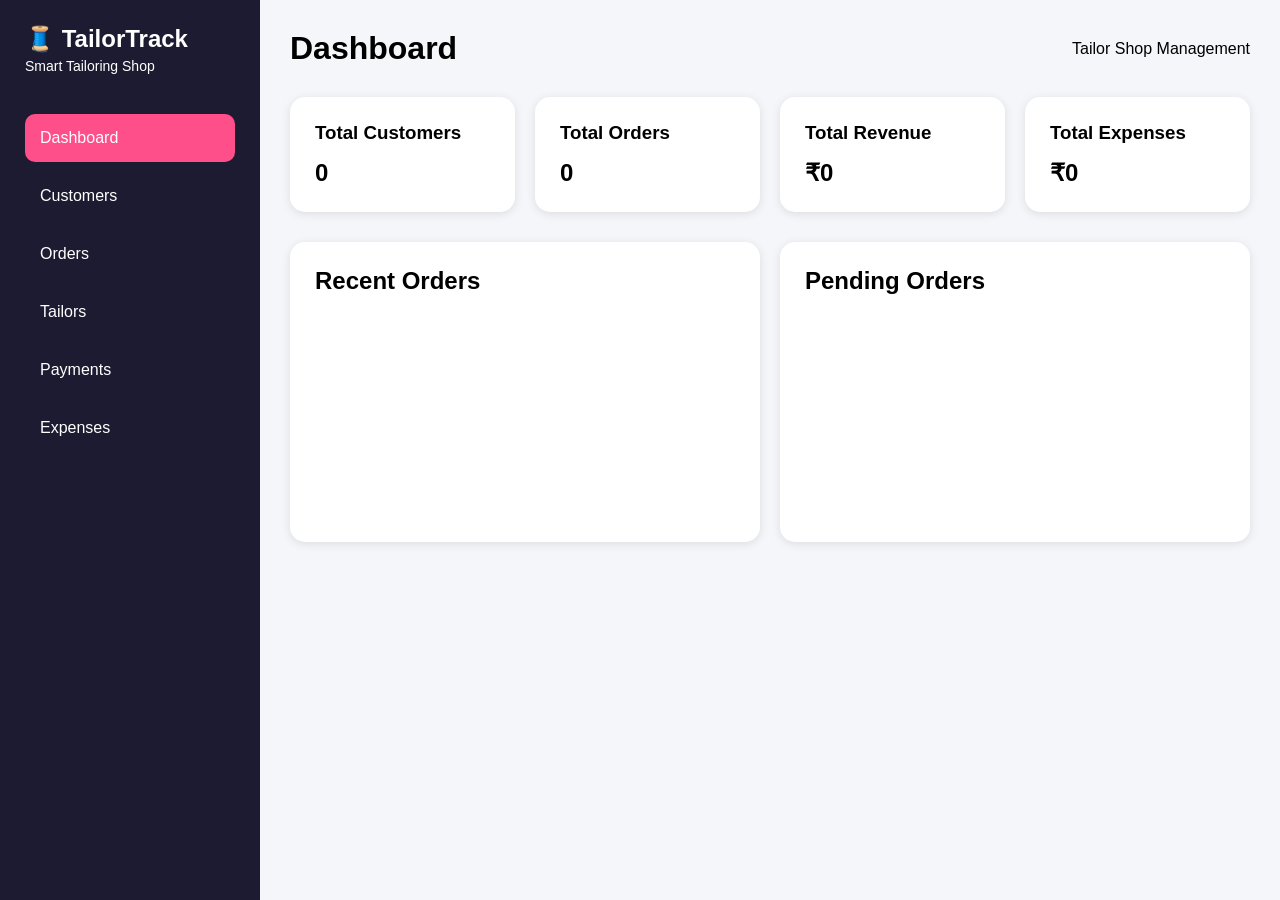
==== frontend/index.html @ 1b0d5e0b "Completed dashboard and connected backend APIs" ====
<!DOCTYPE html>
<html lang="en">

<head>

    <meta charset="UTF-8">

    <meta name="viewport" content="width=device-width, initial-scale=1.0">

    <title>TailorTrack Dashboard</title>

    <link rel="stylesheet" href="css/style.css">

</head>

<body>

    <div class="container">

        <aside class="sidebar">

            <div class="logo">

                <h2>🧵 TailorTrack</h2>

                <p>Smart Tailoring Shop</p>

            </div>

            <ul>

                <li class="active">

                    Dashboard

                </li>

                <li>

                    <a href="pages/customers.html">

                        Customers

                    </a>

                </li>

                <li>

                    <a href="pages/orders.html">

                        Orders

                    </a>

                </li>

                <li>

                    <a href="pages/tailors.html">

                        Tailors

                    </a>

                </li>

                <li>

                    <a href="pages/payments.html">

                        Payments

                    </a>

                </li>

                <li>

                    <a href="pages/expenses.html">

                        Expenses

                    </a>

                </li>

            </ul>

        </aside>



        <main class="main-content">

            <div class="top-bar">

                <h1>Dashboard</h1>

                <div class="date">

                    Tailor Shop Management

                </div>

            </div>



            <div class="cards">

                <div class="card">

                    <h3>Total Customers</h3>

                    <h2 id="customer-count">

                        0

                    </h2>

                </div>



                <div class="card">

                    <h3>Total Orders</h3>

                    <h2 id="order-count">

                        0

                    </h2>

                </div>



                <div class="card">

                    <h3>Total Revenue</h3>

                    <h2 id="revenue-count">

                        ₹0

                    </h2>

                </div>



                <div class="card">

                    <h3>Total Expenses</h3>

                    <h2 id="expense-count">

                        ₹0

                    </h2>

                </div>

            </div>



            <div class="sections">

                <div class="box">

                    <h2>

                        Recent Orders

                    </h2>

                    <ul id="recent-orders">

                        <li>

                            Loading...

                        </li>

                    </ul>

                </div>



                <div class="box">

                    <h2>

                        Pending Orders

                    </h2>

                    <ul id="pending-orders">

                        <li>

                            Loading...

                        </li>

                    </ul>

                </div>

            </div>

        </main>

    </div>



    <script src="js/api.js"></script>

    <script src="js/script.js"></script>

</body>

</html>
---- frontend/css/style.css ----
*{
margin:0;
padding:0;
box-sizing:border-box;
}

body{

font-family:Arial,sans-serif;

background:#f4f6f9;
}

.container{

display:flex;

min-height:100vh;
}

.sidebar{

width:260px;

background:#1d1b31;

color:white;

padding:25px;
}

.logo p{

margin-top:5px;

margin-bottom:40px;

font-size:14px;
}

.sidebar ul{

list-style:none;
}

.sidebar li{

padding:15px;

margin-bottom:10px;

border-radius:10px;
}

.sidebar li.active{

background:#ff4f8b;
}

.sidebar a{

color:white;

text-decoration:none;
}

.main-content{

flex:1;

padding:30px;
}

.top-bar{

display:flex;

justify-content:space-between;

align-items:center;

margin-bottom:30px;
}

.cards{

display:grid;

grid-template-columns:repeat(4,1fr);

gap:20px;
}

.card{

background:white;

padding:25px;

border-radius:15px;

box-shadow:0 2px 10px rgba(0,0,0,0.1);
}

.card h2{

margin-top:15px;
}

.sections{

display:grid;

grid-template-columns:1fr 1fr;

gap:20px;

margin-top:30px;
}

.box{

background:white;

padding:25px;

min-height:300px;

border-radius:15px;

box-shadow:0 2px 10px rgba(0,0,0,0.1);
}

.box h2{

margin-bottom:20px;
}

.box ul{

list-style:none;
}

.box li{

padding:10px 0;

border-bottom:1px solid #eee;
}

.charts{

display:grid;

grid-template-columns:1fr 1fr;

gap:20px;

margin-top:30px;
}

canvas{

max-height:300px;
}
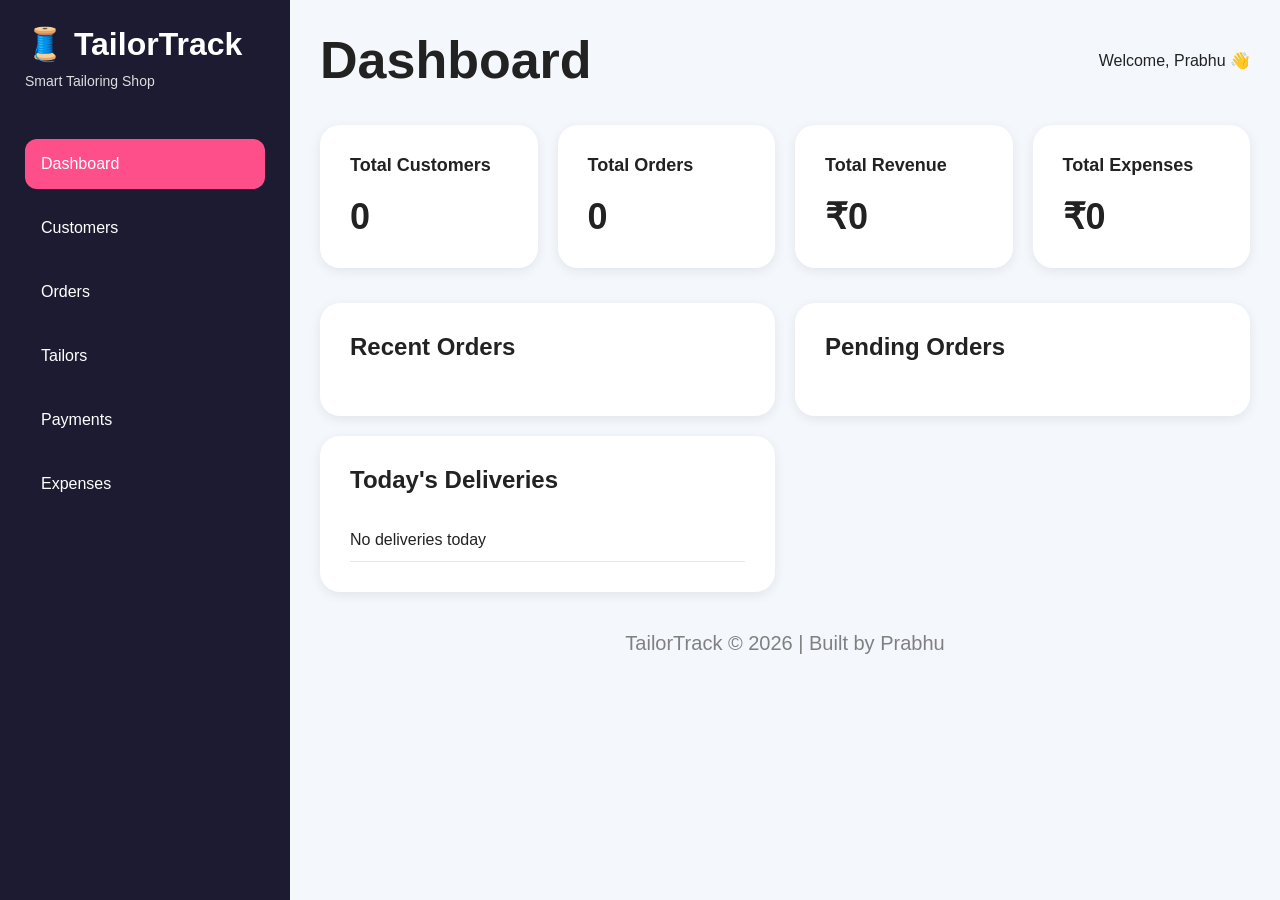
==== commit bbec42ef: "Built TailorTrack v1.0 full stack application" ====
--- a/frontend/index.html
+++ b/frontend/index.html
@@ -1,227 +1,260 @@
 <!DOCTYPE html>
+
 <html lang="en">
 
 <head>
 
-    <meta charset="UTF-8">
-
-    <meta name="viewport" content="width=device-width, initial-scale=1.0">
-
-    <title>TailorTrack Dashboard</title>
-
-    <link rel="stylesheet" href="css/style.css">
+<meta charset="UTF-8">
+
+<meta name="viewport" content="width=device-width, initial-scale=1.0">
+
+<title>TailorTrack Dashboard</title>
+
+<link rel="stylesheet" href="css/style.css">
 
 </head>
 
 <body>
 
-    <div class="container">
-
-        <aside class="sidebar">
-
-            <div class="logo">
-
-                <h2>🧵 TailorTrack</h2>
-
-                <p>Smart Tailoring Shop</p>
-
-            </div>
-
-            <ul>
-
-                <li class="active">
-
-                    Dashboard
-
-                </li>
-
-                <li>
-
-                    <a href="pages/customers.html">
-
-                        Customers
-
-                    </a>
-
-                </li>
-
-                <li>
-
-                    <a href="pages/orders.html">
-
-                        Orders
-
-                    </a>
-
-                </li>
-
-                <li>
-
-                    <a href="pages/tailors.html">
-
-                        Tailors
-
-                    </a>
-
-                </li>
-
-                <li>
-
-                    <a href="pages/payments.html">
-
-                        Payments
-
-                    </a>
-
-                </li>
-
-                <li>
-
-                    <a href="pages/expenses.html">
-
-                        Expenses
-
-                    </a>
-
-                </li>
-
-            </ul>
-
-        </aside>
-
-
-
-        <main class="main-content">
-
-            <div class="top-bar">
-
-                <h1>Dashboard</h1>
-
-                <div class="date">
-
-                    Tailor Shop Management
-
-                </div>
-
-            </div>
-
-
-
-            <div class="cards">
-
-                <div class="card">
-
-                    <h3>Total Customers</h3>
-
-                    <h2 id="customer-count">
-
-                        0
-
-                    </h2>
-
-                </div>
-
-
-
-                <div class="card">
-
-                    <h3>Total Orders</h3>
-
-                    <h2 id="order-count">
-
-                        0
-
-                    </h2>
-
-                </div>
-
-
-
-                <div class="card">
-
-                    <h3>Total Revenue</h3>
-
-                    <h2 id="revenue-count">
-
-                        ₹0
-
-                    </h2>
-
-                </div>
-
-
-
-                <div class="card">
-
-                    <h3>Total Expenses</h3>
-
-                    <h2 id="expense-count">
-
-                        ₹0
-
-                    </h2>
-
-                </div>
-
-            </div>
-
-
-
-            <div class="sections">
-
-                <div class="box">
-
-                    <h2>
-
-                        Recent Orders
-
-                    </h2>
-
-                    <ul id="recent-orders">
-
-                        <li>
-
-                            Loading...
-
-                        </li>
-
-                    </ul>
-
-                </div>
-
-
-
-                <div class="box">
-
-                    <h2>
-
-                        Pending Orders
-
-                    </h2>
-
-                    <ul id="pending-orders">
-
-                        <li>
-
-                            Loading...
-
-                        </li>
-
-                    </ul>
-
-                </div>
-
-            </div>
-
-        </main>
-
-    </div>
-
-
-
-    <script src="js/api.js"></script>
-
-    <script src="js/script.js"></script>
+<div class="container">
+
+<aside class="sidebar">
+
+<div class="logo">
+
+<h2>🧵 TailorTrack</h2>
+
+<p>Smart Tailoring Shop</p>
+
+</div>
+
+<ul>
+
+<li class="active">
+
+Dashboard
+
+</li>
+
+<li>
+
+<a href="pages/customers.html">
+
+Customers
+
+</a>
+
+</li>
+
+<li>
+
+<a href="pages/orders.html">
+
+Orders
+
+</a>
+
+</li>
+
+<li>
+
+<a href="pages/tailors.html">
+
+Tailors
+
+</a>
+
+</li>
+
+<li>
+
+<a href="pages/payments.html">
+
+Payments
+
+</a>
+
+</li>
+
+<li>
+
+<a href="pages/expenses.html">
+
+Expenses
+
+</a>
+
+</li>
+
+</ul>
+
+</aside>
+
+<main class="main-content">
+
+<div class="top-bar">
+
+<h1>Dashboard</h1>
+
+<div>
+
+Welcome, Prabhu 👋
+
+</div>
+
+</div>
+
+
+
+<div class="cards">
+
+<div class="card">
+
+<h3>Total Customers</h3>
+
+<h2 id="customer-count">
+
+0
+
+</h2>
+
+</div>
+
+
+
+<div class="card">
+
+<h3>Total Orders</h3>
+
+<h2 id="order-count">
+
+0
+
+</h2>
+
+</div>
+
+
+
+<div class="card">
+
+<h3>Total Revenue</h3>
+
+<h2 id="revenue-count">
+
+₹0
+
+</h2>
+
+</div>
+
+
+
+<div class="card">
+
+<h3>Total Expenses</h3>
+
+<h2 id="expense-count">
+
+₹0
+
+</h2>
+
+</div>
+
+</div>
+
+
+
+<div class="sections">
+
+
+
+<div class="box">
+
+<h2>
+
+Recent Orders
+
+</h2>
+
+<ul id="recent-orders">
+
+<li>
+
+Loading...
+
+</li>
+
+</ul>
+
+</div>
+
+
+
+<div class="box">
+
+<h2>
+
+Pending Orders
+
+</h2>
+
+<ul id="pending-orders">
+
+<li>
+
+Loading...
+
+</li>
+
+</ul>
+
+</div>
+
+
+
+<div class="box">
+
+<h2>
+
+Today's Deliveries
+
+</h2>
+
+<ul id="today-deliveries">
+
+<li>
+
+No deliveries today
+
+</li>
+
+</ul>
+
+</div>
+
+
+
+</div>
+
+
+
+<footer>
+
+TailorTrack © 2026 | Built by Prabhu
+
+</footer>
+
+</main>
+
+</div>
+
+
+
+<script src="js/api.js"></script>
+
+<script src="js/script.js"></script>
 
 </body>
 
--- a/frontend/css/style.css
+++ b/frontend/css/style.css
@@ -6,9 +6,11 @@
 
 body{
 
-font-family:Arial,sans-serif;
-
-background:#f4f6f9;
+font-family:'Segoe UI',sans-serif;
+
+background:#f4f7fc;
+
+color:#222;
 }
 
 .container{
@@ -20,7 +22,7 @@
 
 .sidebar{
 
-width:260px;
+width:290px;
 
 background:#1d1b31;
 
@@ -29,13 +31,23 @@
 padding:25px;
 }
 
+.logo{
+
+margin-bottom:50px;
+}
+
+.logo h2{
+
+font-size:32px;
+
+margin-bottom:10px;
+}
+
 .logo p{
 
-margin-top:5px;
-
-margin-bottom:40px;
-
 font-size:14px;
+
+opacity:0.85;
 }
 
 .sidebar ul{
@@ -45,11 +57,13 @@
 
 .sidebar li{
 
-padding:15px;
-
-margin-bottom:10px;
-
-border-radius:10px;
+padding:16px;
+
+margin-bottom:14px;
+
+border-radius:12px;
+
+transition:0.3s;
 }
 
 .sidebar li.active{
@@ -57,11 +71,18 @@
 background:#ff4f8b;
 }
 
+.sidebar li:hover{
+
+background:#34304f;
+}
+
 .sidebar a{
 
+text-decoration:none;
+
 color:white;
 
-text-decoration:none;
+display:block;
 }
 
 .main-content{
@@ -79,7 +100,12 @@
 
 align-items:center;
 
-margin-bottom:30px;
+margin-bottom:35px;
+}
+
+.top-bar h1{
+
+font-size:52px;
 }
 
 .cards{
@@ -89,22 +115,38 @@
 grid-template-columns:repeat(4,1fr);
 
 gap:20px;
+
+margin-bottom:35px;
 }
 
 .card{
 
 background:white;
 
-padding:25px;
-
-border-radius:15px;
-
-box-shadow:0 2px 10px rgba(0,0,0,0.1);
+padding:30px;
+
+border-radius:20px;
+
+box-shadow:0 3px 12px rgba(0,0,0,0.08);
+
+transition:0.3s;
+}
+
+.card:hover{
+
+transform:translateY(-5px);
+}
+
+.card h3{
+
+font-size:18px;
+
+margin-bottom:20px;
 }
 
 .card h2{
 
-margin-top:15px;
+font-size:36px;
 }
 
 .sections{
@@ -115,25 +157,32 @@
 
 gap:20px;
 
-margin-top:30px;
+margin-bottom:35px;
 }
 
 .box{
 
 background:white;
 
-padding:25px;
-
-min-height:300px;
-
-border-radius:15px;
-
-box-shadow:0 2px 10px rgba(0,0,0,0.1);
+padding:30px;
+
+border-radius:20px;
+
+box-shadow:0 3px 12px rgba(0,0,0,0.08);
+
+transition:0.3s;
+}
+
+.box:hover{
+
+transform:translateY(-5px);
 }
 
 .box h2{
 
-margin-bottom:20px;
+margin-bottom:25px;
+
+font-size:24px;
 }
 
 .box ul{
@@ -143,23 +192,108 @@
 
 .box li{
 
-padding:10px 0;
-
-border-bottom:1px solid #eee;
-}
-
-.charts{
-
-display:grid;
-
-grid-template-columns:1fr 1fr;
-
-gap:20px;
-
-margin-top:30px;
-}
-
-canvas{
-
-max-height:300px;
+padding:12px 0;
+
+border-bottom:1px solid #e6e6e6;
+}
+
+table{
+
+width:100%;
+
+border-collapse:collapse;
+
+margin-top:20px;
+}
+
+th{
+
+background:#f7f7f7;
+
+font-weight:600;
+}
+
+th,td{
+
+padding:16px;
+
+text-align:left;
+
+border-bottom:1px solid #ddd;
+}
+
+table tr:hover{
+
+background:#fafafa;
+}
+
+input{
+
+font-size:16px;
+}
+
+footer{
+
+margin-top:40px;
+
+text-align:center;
+
+font-size:20px;
+
+color:gray;
+}
+
+
+/* Mobile Responsive */
+
+@media(max-width:768px){
+
+.container{
+
+flex-direction:column;
+}
+
+.sidebar{
+
+width:100%;
+
+padding:20px;
+}
+
+.main-content{
+
+padding:20px;
+}
+
+.top-bar{
+
+flex-direction:column;
+
+align-items:flex-start;
+
+gap:10px;
+}
+
+.top-bar h1{
+
+font-size:38px;
+}
+
+.cards{
+
+grid-template-columns:1fr;
+}
+
+.sections{
+
+grid-template-columns:1fr;
+}
+
+table{
+
+display:block;
+
+overflow-x:auto;
+}
+
 }
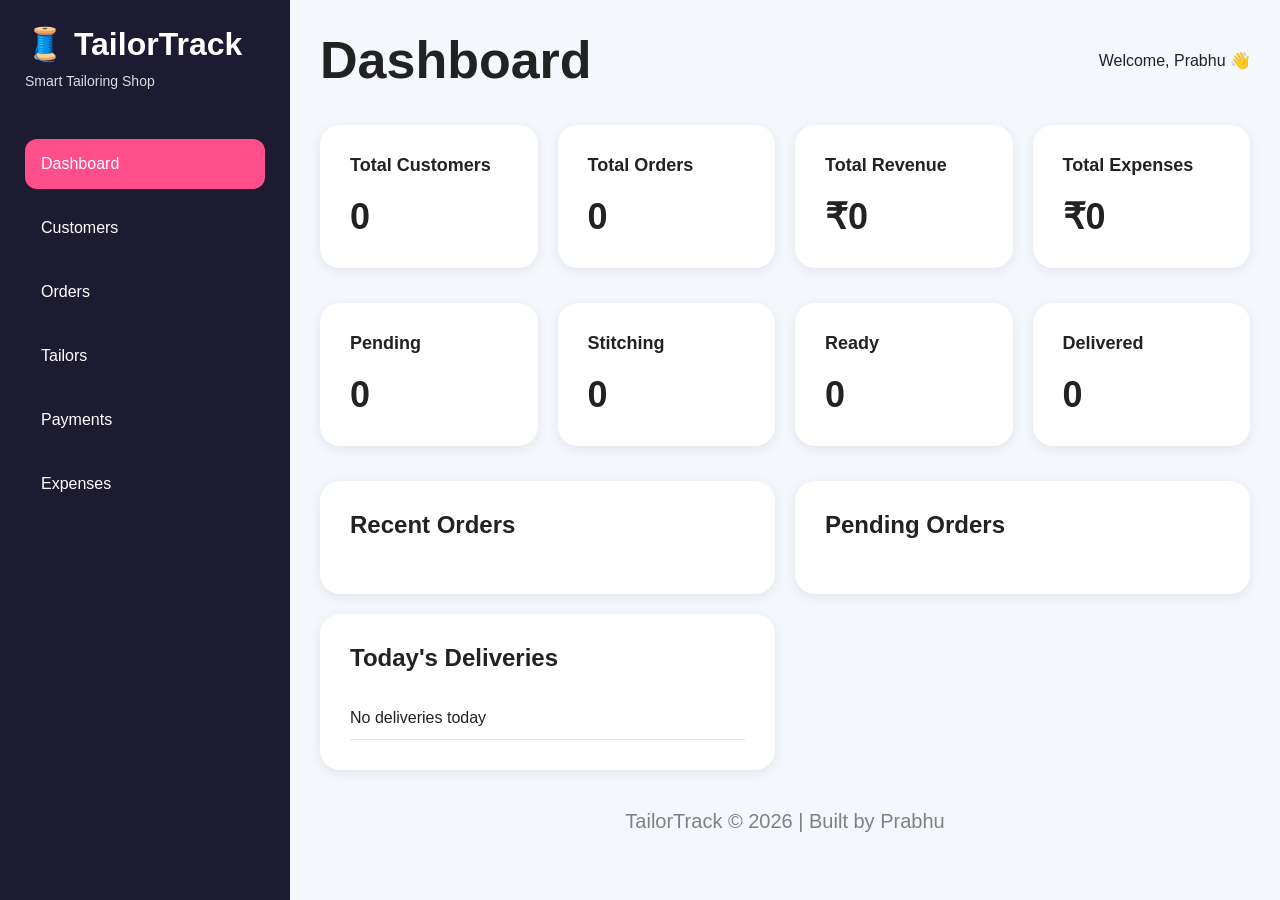
==== commit d25fc09c: "Finalized TailorTrack dashboard improvements" ====
--- a/frontend/index.html
+++ b/frontend/index.html
@@ -105,6 +105,7 @@
 </div>
 
 
+<!-- Business Summary -->
 
 <div class="cards">
 
@@ -112,132 +113,117 @@
 
 <h3>Total Customers</h3>
 
-<h2 id="customer-count">
-
-0
-
-</h2>
-
-</div>
-
-
+<h2 id="customer-count">0</h2>
+
+</div>
 
 <div class="card">
 
 <h3>Total Orders</h3>
 
-<h2 id="order-count">
-
-0
-
-</h2>
-
-</div>
-
-
+<h2 id="order-count">0</h2>
+
+</div>
 
 <div class="card">
 
 <h3>Total Revenue</h3>
 
-<h2 id="revenue-count">
-
-₹0
-
-</h2>
-
-</div>
-
-
+<h2 id="revenue-count">₹0</h2>
+
+</div>
 
 <div class="card">
 
 <h3>Total Expenses</h3>
 
-<h2 id="expense-count">
-
-₹0
-
-</h2>
-
-</div>
-
-</div>
-
+<h2 id="expense-count">₹0</h2>
+
+</div>
+
+</div>
+
+
+<!-- Order Status Summary -->
+
+<div class="cards">
+
+<div class="card">
+
+<h3>Pending</h3>
+
+<h2 id="pending-count">0</h2>
+
+</div>
+
+<div class="card">
+
+<h3>Stitching</h3>
+
+<h2 id="stitching-count">0</h2>
+
+</div>
+
+<div class="card">
+
+<h3>Ready</h3>
+
+<h2 id="ready-count">0</h2>
+
+</div>
+
+<div class="card">
+
+<h3>Delivered</h3>
+
+<h2 id="delivered-count">0</h2>
+
+</div>
+
+</div>
 
 
 <div class="sections">
 
-
-
 <div class="box">
 
-<h2>
-
-Recent Orders
-
-</h2>
+<h2>Recent Orders</h2>
 
 <ul id="recent-orders">
 
-<li>
-
-Loading...
-
-</li>
-
-</ul>
-
-</div>
-
+<li>Loading...</li>
+
+</ul>
+
+</div>
 
 
 <div class="box">
 
-<h2>
-
-Pending Orders
-
-</h2>
+<h2>Pending Orders</h2>
 
 <ul id="pending-orders">
 
-<li>
-
-Loading...
-
-</li>
-
-</ul>
-
-</div>
-
+<li>Loading...</li>
+
+</ul>
+
+</div>
 
 
 <div class="box">
 
-<h2>
-
-Today's Deliveries
-
-</h2>
+<h2>Today's Deliveries</h2>
 
 <ul id="today-deliveries">
 
-<li>
-
-No deliveries today
-
-</li>
-
-</ul>
-
-</div>
-
-
-
-</div>
-
+<li>No deliveries today</li>
+
+</ul>
+
+</div>
+
+</div>
 
 
 <footer>
@@ -250,8 +236,6 @@
 
 </div>
 
-
-
 <script src="js/api.js"></script>
 
 <script src="js/script.js"></script>
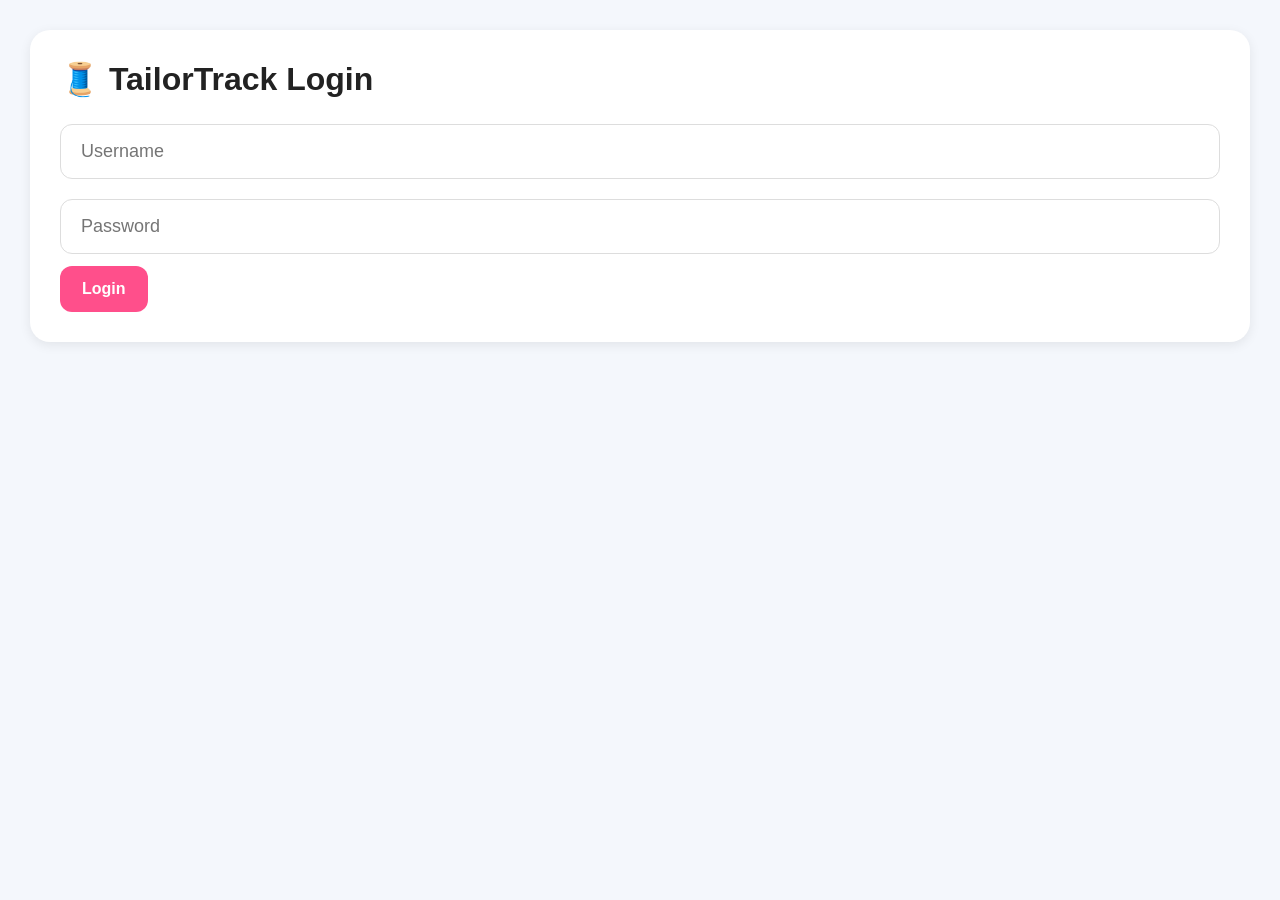
==== commit 2b5955b2: "Added simple authentication" ====
--- a/frontend/index.html
+++ b/frontend/index.html
@@ -14,8 +14,60 @@
 
 </head>
 
+<script>
+
+document
+
+.getElementById(
+
+"logout-btn"
+
+)
+
+.addEventListener(
+
+"click",
+
+function(){
+
+localStorage.removeItem(
+
+"isLoggedIn"
+
+);
+
+window.location.href =
+
+"login.html";
+
+}
+
+);
+
+</script>
+
 <body>
 
+<script>
+
+if(
+
+localStorage.getItem(
+
+"isLoggedIn"
+
+)!=="true"
+
+){
+
+window.location.href=
+
+"login.html";
+
+}
+
+</script>
+
 <div class="container">
 
 <aside class="sidebar">
@@ -96,14 +148,19 @@
 
 <h1>Dashboard</h1>
 
-<div>
-
-Welcome, Prabhu 👋
-
-</div>
-
-</div>
-
+<button
+
+id="logout-btn"
+
+class="delete-btn"
+
+>
+
+Logout
+
+</button>
+
+</div>
 
 <!-- Business Summary -->
 
--- a/frontend/css/style.css
+++ b/frontend/css/style.css
@@ -11,6 +11,7 @@
 background:#f4f7fc;
 
 color:#222;
+
 }
 
 .container{
@@ -18,7 +19,11 @@
 display:flex;
 
 min-height:100vh;
-}
+
+}
+
+
+/* SIDEBAR */
 
 .sidebar{
 
@@ -29,11 +34,13 @@
 color:white;
 
 padding:25px;
+
 }
 
 .logo{
 
 margin-bottom:50px;
+
 }
 
 .logo h2{
@@ -41,6 +48,7 @@
 font-size:32px;
 
 margin-bottom:10px;
+
 }
 
 .logo p{
@@ -48,11 +56,13 @@
 font-size:14px;
 
 opacity:0.85;
+
 }
 
 .sidebar ul{
 
 list-style:none;
+
 }
 
 .sidebar li{
@@ -64,16 +74,19 @@
 border-radius:12px;
 
 transition:0.3s;
+
 }
 
 .sidebar li.active{
 
 background:#ff4f8b;
+
 }
 
 .sidebar li:hover{
 
 background:#34304f;
+
 }
 
 .sidebar a{
@@ -83,13 +96,18 @@
 color:white;
 
 display:block;
-}
+
+}
+
+
+/* MAIN CONTENT */
 
 .main-content{
 
 flex:1;
 
 padding:30px;
+
 }
 
 .top-bar{
@@ -101,12 +119,17 @@
 align-items:center;
 
 margin-bottom:35px;
+
 }
 
 .top-bar h1{
 
 font-size:52px;
-}
+
+}
+
+
+/* DASHBOARD */
 
 .cards{
 
@@ -117,6 +140,7 @@
 gap:20px;
 
 margin-bottom:35px;
+
 }
 
 .card{
@@ -130,11 +154,13 @@
 box-shadow:0 3px 12px rgba(0,0,0,0.08);
 
 transition:0.3s;
+
 }
 
 .card:hover{
 
 transform:translateY(-5px);
+
 }
 
 .card h3{
@@ -142,11 +168,13 @@
 font-size:18px;
 
 margin-bottom:20px;
+
 }
 
 .card h2{
 
 font-size:36px;
+
 }
 
 .sections{
@@ -158,7 +186,11 @@
 gap:20px;
 
 margin-bottom:35px;
-}
+
+}
+
+
+/* COMMON BOX */
 
 .box{
 
@@ -170,12 +202,6 @@
 
 box-shadow:0 3px 12px rgba(0,0,0,0.08);
 
-transition:0.3s;
-}
-
-.box:hover{
-
-transform:translateY(-5px);
 }
 
 .box h2{
@@ -183,11 +209,13 @@
 margin-bottom:25px;
 
 font-size:24px;
+
 }
 
 .box ul{
 
 list-style:none;
+
 }
 
 .box li{
@@ -195,7 +223,11 @@
 padding:12px 0;
 
 border-bottom:1px solid #e6e6e6;
-}
+
+}
+
+
+/* TABLE */
 
 table{
 
@@ -204,6 +236,7 @@
 border-collapse:collapse;
 
 margin-top:20px;
+
 }
 
 th{
@@ -211,26 +244,287 @@
 background:#f7f7f7;
 
 font-weight:600;
-}
-
-th,td{
+
+}
+
+th,
+td{
 
 padding:16px;
 
 text-align:left;
 
 border-bottom:1px solid #ddd;
+
 }
 
 table tr:hover{
 
 background:#fafafa;
-}
-
-input{
+
+}
+
+
+/* FORM SECTION */
+
+.customer-form{
+
+display:flex;
+
+gap:15px;
+
+flex-wrap:wrap;
+
+margin-bottom:10px;
+
+}
+
+.customer-form input,
+
+.customer-form select{
+
+flex:1;
+
+min-width:180px;
+
+padding:14px 18px;
+
+border:1px solid #ddd;
+
+border-radius:12px;
 
 font-size:16px;
-}
+
+outline:none;
+
+background:white;
+
+}
+
+.customer-form textarea{
+
+flex:1;
+
+min-width:250px;
+
+padding:14px 18px;
+
+border:1px solid #ddd;
+
+border-radius:12px;
+
+font-size:16px;
+
+outline:none;
+
+background:white;
+
+resize:vertical;
+
+min-height:55px;
+
+font-family:'Segoe UI',sans-serif;
+
+}
+
+.customer-form input:focus,
+
+.customer-form select:focus,
+
+.customer-form textarea:focus{
+
+border:2px solid #ff4f8b;
+
+}
+
+
+/* ADD BUTTON */
+
+.add-btn{
+
+background:#ff4f8b;
+
+color:white;
+
+border:none;
+
+padding:14px 22px;
+
+border-radius:12px;
+
+cursor:pointer;
+
+font-size:16px;
+
+font-weight:600;
+
+transition:0.2s;
+
+}
+
+.add-btn:hover{
+
+opacity:0.9;
+
+transform:translateY(-2px);
+
+}
+
+
+/* SEARCH BOX */
+
+.search-box{
+
+width:100%;
+
+height:55px;
+
+padding:0 20px;
+
+margin:8px 0 12px 0;
+
+border:1px solid #ddd;
+
+border-radius:12px;
+
+font-size:18px;
+
+outline:none;
+
+background:white;
+
+}
+
+.search-box:focus{
+
+border:2px solid #ff4f8b;
+
+}
+
+
+/* BUTTONS */
+
+button{
+
+padding:10px 15px;
+
+border:none;
+
+border-radius:8px;
+
+cursor:pointer;
+
+}
+
+.edit-btn{
+
+background:#4f46e5;
+
+color:white;
+
+padding:10px 18px;
+
+border-radius:10px;
+
+}
+
+.delete-btn{
+
+background:#ef4444;
+
+color:white;
+
+padding:10px 18px;
+
+border-radius:10px;
+
+}
+
+.edit-btn:hover,
+
+.delete-btn:hover{
+
+opacity:0.9;
+
+}
+
+.action-buttons{
+
+display:flex;
+
+gap:10px;
+
+align-items:center;
+
+}
+
+
+/* ORDERS PAGE */
+
+.date-field{
+
+flex:1;
+
+min-width:180px;
+
+display:flex;
+
+flex-direction:column;
+
+gap:8px;
+
+}
+
+.date-field label{
+
+font-size:14px;
+
+font-weight:600;
+
+color:#555;
+
+padding-left:4px;
+
+}
+
+.status-select{
+
+width:140px;
+
+padding:10px;
+
+border:1px solid #ddd;
+
+border-radius:10px;
+
+font-size:16px;
+
+background:white;
+
+}
+
+.date-column{
+
+white-space:nowrap;
+
+}
+
+.status-badge{
+
+padding:8px 12px;
+
+border-radius:20px;
+
+font-size:14px;
+
+font-weight:600;
+
+display:inline-block;
+
+}
+
+
+/* FOOTER */
 
 footer{
 
@@ -241,16 +535,18 @@
 font-size:20px;
 
 color:gray;
-}
-
-
-/* Mobile Responsive */
+
+}
+
+
+/* MOBILE */
 
 @media(max-width:768px){
 
 .container{
 
 flex-direction:column;
+
 }
 
 .sidebar{
@@ -258,11 +554,13 @@
 width:100%;
 
 padding:20px;
+
 }
 
 .main-content{
 
 padding:20px;
+
 }
 
 .top-bar{
@@ -272,21 +570,25 @@
 align-items:flex-start;
 
 gap:10px;
+
 }
 
 .top-bar h1{
 
 font-size:38px;
+
 }
 
 .cards{
 
 grid-template-columns:1fr;
+
 }
 
 .sections{
 
 grid-template-columns:1fr;
+
 }
 
 table{
@@ -294,6 +596,13 @@
 display:block;
 
 overflow-x:auto;
+
+}
+
+.customer-form{
+
+flex-direction:column;
+
 }
 
 }
